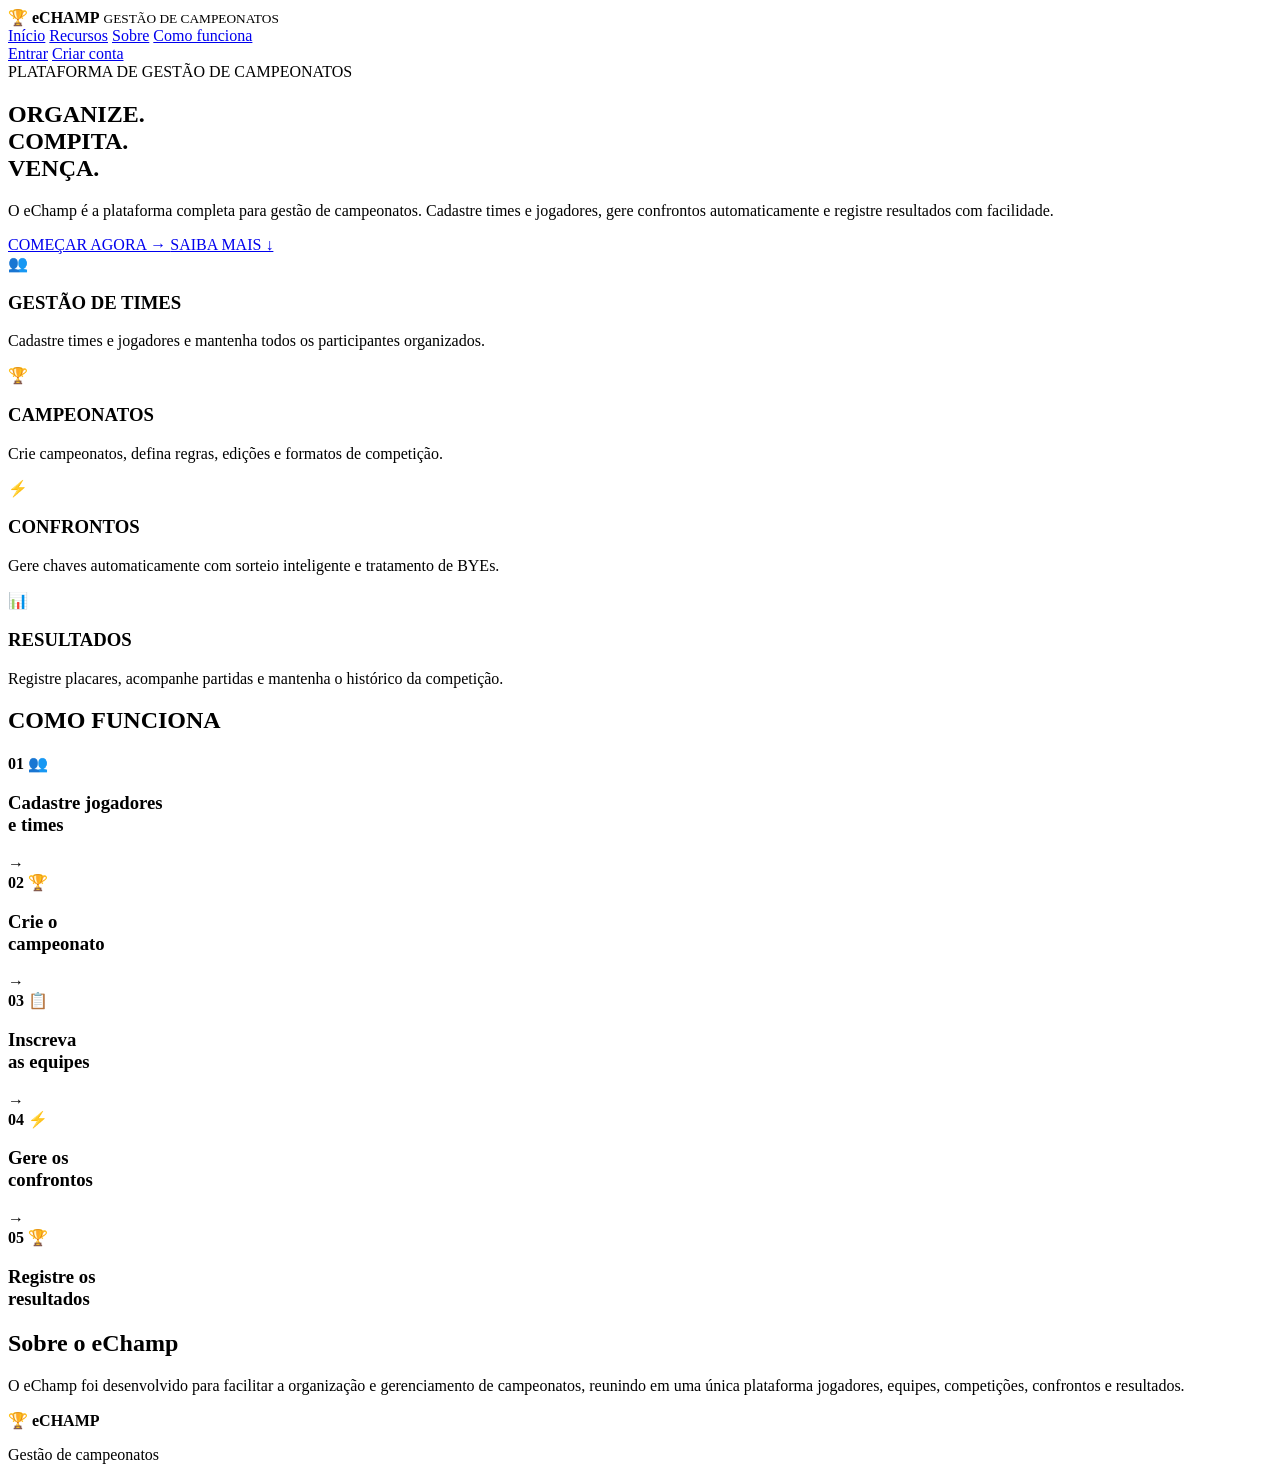
==== index.html @ 00afbabf "Move index.html para a raiz" ====
<!DOCTYPE html>
<html lang="pt-BR">
<head>
    <meta charset="UTF-8">
    <meta name="viewport" content="width=device-width, initial-scale=1.0">

    <title>eChamp | Gestão de Campeonatos</title>

    <link rel="stylesheet" href="style.css">
</head>

<body>

    <!-- MENU -->
    <header class="header">
        <div class="logo">
            🏆 <strong>e<span>CHAMP</span></strong>
            <small>GESTÃO DE CAMPEONATOS</small>
        </div>

        <nav>
            <a href="#inicio" class="active">Início</a>
            <a href="#recursos">Recursos</a>
            <a href="sobre.html" target="_blank">Sobre</a>
            <a href="#como-funciona">Como funciona</a>
        </nav>

        <div class="menu-buttons">
            <a href="#" class="btn-login">Entrar</a>
            <a href="#" class="btn-primary">Criar conta</a>
        </div>

    </header>


    <!-- HERO -->
    <main>

        <section class="hero" id="inicio">

            <div class="hero-content">

                <span class="subtitle">
                    PLATAFORMA DE GESTÃO DE CAMPEONATOS
                </span>

                <h1>
                    ORGANIZE.<br>
                    COMPITA.<br>
                    <span>VENÇA.</span>
                </h1>

                <p>
                    O eChamp é a plataforma completa para gestão de
                    campeonatos. Cadastre times e jogadores, gere
                    confrontos automaticamente e registre resultados
                    com facilidade.
                </p>

                <div class="hero-buttons">

                    <a href="#" class="btn-primary big">
                        COMEÇAR AGORA →
                    </a>

                    <a href="#recursos" class="btn-outline">
                        SAIBA MAIS ↓
                    </a>

                </div>

            </div>

        </section>


        <!-- RECURSOS -->
        <section class="resources" id="recursos">

            <div class="card">

                <div class="icon">👥</div>

                <h3>GESTÃO DE TIMES</h3>

                <p>
                    Cadastre times e jogadores e mantenha
                    todos os participantes organizados.
                </p>

            </div>


            <div class="card">

                <div class="icon">🏆</div>

                <h3>CAMPEONATOS</h3>

                <p>
                    Crie campeonatos, defina regras,
                    edições e formatos de competição.
                </p>

            </div>


            <div class="card">

                <div class="icon">⚡</div>

                <h3>CONFRONTOS</h3>

                <p>
                    Gere chaves automaticamente com
                    sorteio inteligente e tratamento de BYEs.
                </p>

            </div>


            <div class="card">

                <div class="icon">📊</div>

                <h3>RESULTADOS</h3>

                <p>
                    Registre placares, acompanhe partidas
                    e mantenha o histórico da competição.
                </p>

            </div>

        </section>


        <!-- COMO FUNCIONA -->
        <section class="how" id="como-funciona">

            <h2>COMO FUNCIONA</h2>

            <div class="line"></div>

            <div class="steps">

                <div class="step">
                    <strong>01</strong>
                    <span>👥</span>
                    <h3>Cadastre jogadores<br>e times</h3>
                </div>

                <div class="arrow">→</div>

                <div class="step">
                    <strong>02</strong>
                    <span>🏆</span>
                    <h3>Crie o<br>campeonato</h3>
                </div>

                <div class="arrow">→</div>

                <div class="step">
                    <strong>03</strong>
                    <span>📋</span>
                    <h3>Inscreva<br>as equipes</h3>
                </div>

                <div class="arrow">→</div>

                <div class="step">
                    <strong>04</strong>
                    <span>⚡</span>
                    <h3>Gere os<br>confrontos</h3>
                </div>

                <div class="arrow">→</div>

                <div class="step">
                    <strong>05</strong>
                    <span>🏆</span>
                    <h3>Registre os<br>resultados</h3>
                </div>

            </div>

        </section>


        <!-- SOBRE -->
        <section class="about" id="sobre">

            <h2>Sobre o <span>eChamp</span></h2>

            <p>
                O eChamp foi desenvolvido para facilitar a organização
                e gerenciamento de campeonatos, reunindo em uma única
                plataforma jogadores, equipes, competições, confrontos
                e resultados.
            </p>

        </section>

    </main>


    <!-- FOOTER -->
    <footer>

        <strong>🏆 eCHAMP</strong>

        <p>
            Gestão de campeonatos
        </p>

    </footer>


    <script src="script.js"></script>
    
</body>
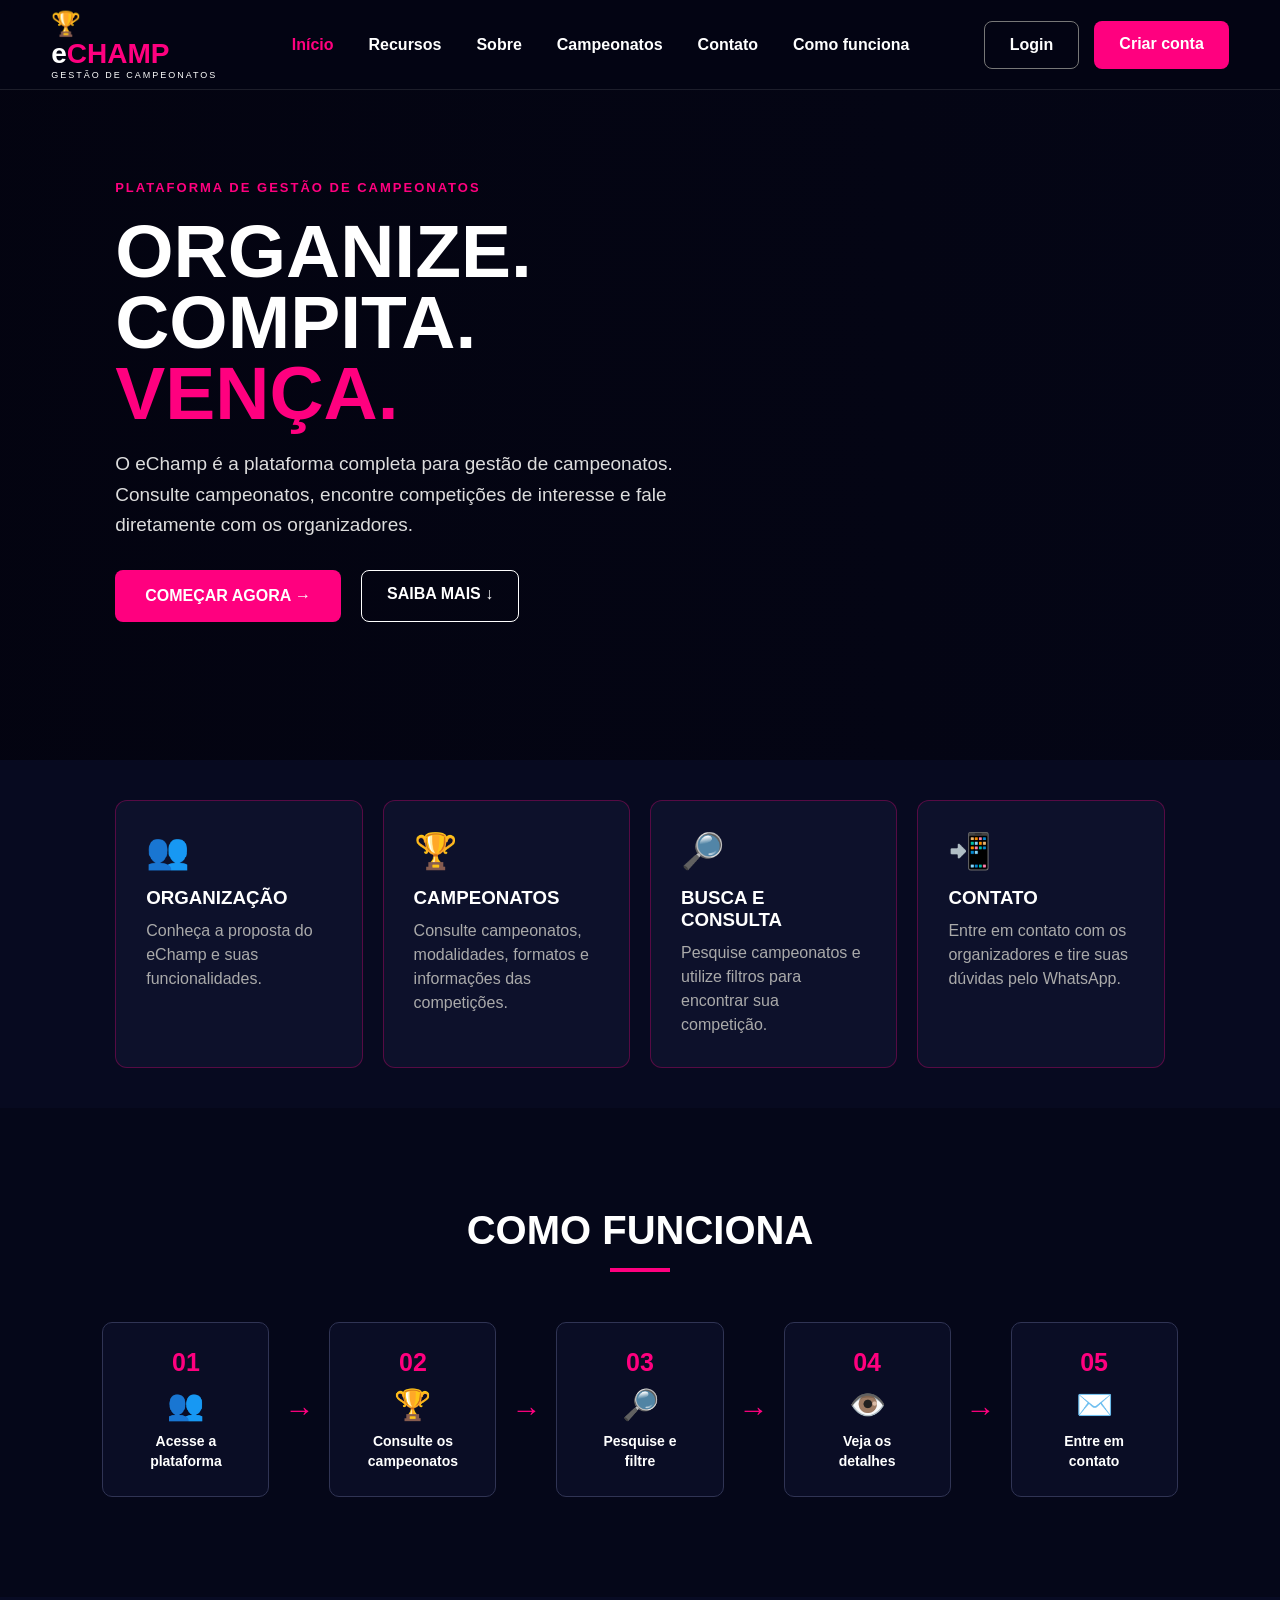
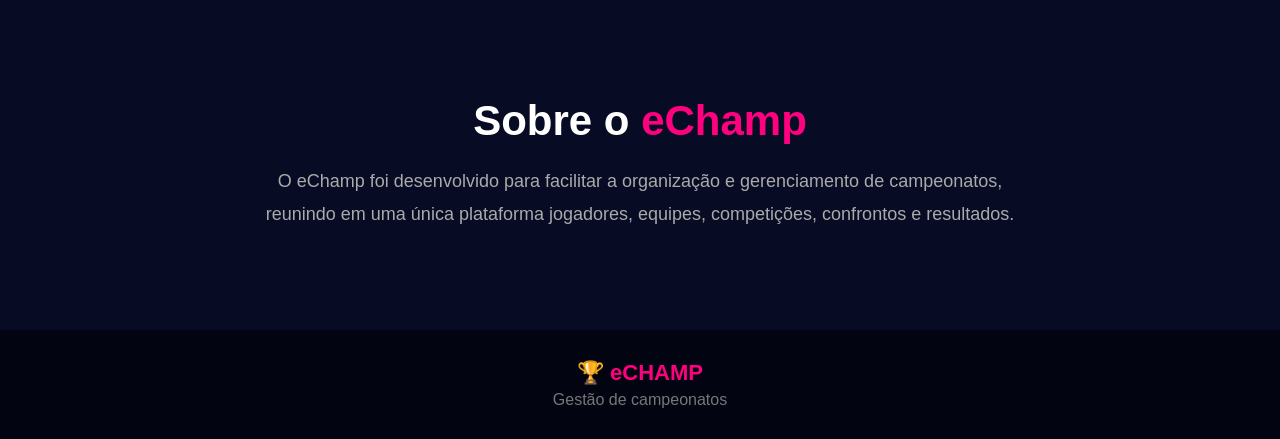
==== commit 88c2b95c: "Add files via upload" ====
--- a/index.html
+++ b/index.html
@@ -1,222 +1,203 @@
-<!DOCTYPE html>
-<html lang="pt-BR">
-<head>
-    <meta charset="UTF-8">
-    <meta name="viewport" content="width=device-width, initial-scale=1.0">
-
-    <title>eChamp | Gestão de Campeonatos</title>
-
-    <link rel="stylesheet" href="style.css">
-</head>
-
-<body>
-
-    <!-- MENU -->
-    <header class="header">
-        <div class="logo">
-            🏆 <strong>e<span>CHAMP</span></strong>
-            <small>GESTÃO DE CAMPEONATOS</small>
-        </div>
-
-        <nav>
-            <a href="#inicio" class="active">Início</a>
-            <a href="#recursos">Recursos</a>
-            <a href="sobre.html" target="_blank">Sobre</a>
-            <a href="#como-funciona">Como funciona</a>
-        </nav>
-
-        <div class="menu-buttons">
-            <a href="#" class="btn-login">Entrar</a>
-            <a href="#" class="btn-primary">Criar conta</a>
-        </div>
-
-    </header>
-
-
-    <!-- HERO -->
-    <main>
-
-        <section class="hero" id="inicio">
-
-            <div class="hero-content">
-
-                <span class="subtitle">
-                    PLATAFORMA DE GESTÃO DE CAMPEONATOS
-                </span>
-
-                <h1>
-                    ORGANIZE.<br>
-                    COMPITA.<br>
-                    <span>VENÇA.</span>
-                </h1>
-
-                <p>
-                    O eChamp é a plataforma completa para gestão de
-                    campeonatos. Cadastre times e jogadores, gere
-                    confrontos automaticamente e registre resultados
-                    com facilidade.
-                </p>
-
-                <div class="hero-buttons">
-
-                    <a href="#" class="btn-primary big">
-                        COMEÇAR AGORA →
-                    </a>
-
-                    <a href="#recursos" class="btn-outline">
-                        SAIBA MAIS ↓
-                    </a>
-
-                </div>
-
-            </div>
-
-        </section>
-
-
-        <!-- RECURSOS -->
-        <section class="resources" id="recursos">
-
-            <div class="card">
-
-                <div class="icon">👥</div>
-
-                <h3>GESTÃO DE TIMES</h3>
-
-                <p>
-                    Cadastre times e jogadores e mantenha
-                    todos os participantes organizados.
-                </p>
-
-            </div>
-
-
-            <div class="card">
-
-                <div class="icon">🏆</div>
-
-                <h3>CAMPEONATOS</h3>
-
-                <p>
-                    Crie campeonatos, defina regras,
-                    edições e formatos de competição.
-                </p>
-
-            </div>
-
-
-            <div class="card">
-
-                <div class="icon">⚡</div>
-
-                <h3>CONFRONTOS</h3>
-
-                <p>
-                    Gere chaves automaticamente com
-                    sorteio inteligente e tratamento de BYEs.
-                </p>
-
-            </div>
-
-
-            <div class="card">
-
-                <div class="icon">📊</div>
-
-                <h3>RESULTADOS</h3>
-
-                <p>
-                    Registre placares, acompanhe partidas
-                    e mantenha o histórico da competição.
-                </p>
-
-            </div>
-
-        </section>
-
-
-        <!-- COMO FUNCIONA -->
-        <section class="how" id="como-funciona">
-
-            <h2>COMO FUNCIONA</h2>
-
-            <div class="line"></div>
-
-            <div class="steps">
-
-                <div class="step">
-                    <strong>01</strong>
-                    <span>👥</span>
-                    <h3>Cadastre jogadores<br>e times</h3>
-                </div>
-
-                <div class="arrow">→</div>
-
-                <div class="step">
-                    <strong>02</strong>
-                    <span>🏆</span>
-                    <h3>Crie o<br>campeonato</h3>
-                </div>
-
-                <div class="arrow">→</div>
-
-                <div class="step">
-                    <strong>03</strong>
-                    <span>📋</span>
-                    <h3>Inscreva<br>as equipes</h3>
-                </div>
-
-                <div class="arrow">→</div>
-
-                <div class="step">
-                    <strong>04</strong>
-                    <span>⚡</span>
-                    <h3>Gere os<br>confrontos</h3>
-                </div>
-
-                <div class="arrow">→</div>
-
-                <div class="step">
-                    <strong>05</strong>
-                    <span>🏆</span>
-                    <h3>Registre os<br>resultados</h3>
-                </div>
-
-            </div>
-
-        </section>
-
-
-        <!-- SOBRE -->
-        <section class="about" id="sobre">
-
-            <h2>Sobre o <span>eChamp</span></h2>
-
-            <p>
-                O eChamp foi desenvolvido para facilitar a organização
-                e gerenciamento de campeonatos, reunindo em uma única
-                plataforma jogadores, equipes, competições, confrontos
-                e resultados.
-            </p>
-
-        </section>
-
-    </main>
-
-
-    <!-- FOOTER -->
-    <footer>
-
-        <strong>🏆 eCHAMP</strong>
-
-        <p>
-            Gestão de campeonatos
-        </p>
-
-    </footer>
-
-
-    <script src="script.js"></script>
-    
-</body>
-    
+<!DOCTYPE html>
+<html lang="pt-BR">
+<head>
+    <meta charset="UTF-8">
+    <meta name="viewport" content="width=device-width, initial-scale=1.0">
+
+    <title>eChamp | Gestão de Campeonatos</title>
+
+    <link rel="stylesheet" href="style.css">
+</head>
+
+<body>
+
+    <!-- MENU -->
+    <header class="header">
+        <div class="logo">
+            🏆 <strong>e<span>CHAMP</span></strong>
+            <small>GESTÃO DE CAMPEONATOS</small>
+        </div>
+
+        <nav>
+            <a href="#inicio" class="active">Início</a>
+            <a href="#recursos">Recursos</a>
+            <a href="sobre.html">Sobre</a>
+            <a href="campeonatos.html">Campeonatos</a>
+            <a href="contato.html">Contato</a>
+            <a href="#como-funciona">Como funciona</a>
+        </nav>
+
+        <div class="menu-buttons">
+            <a href="login.html" class="btn-login">Login</a>
+            <a href="cadastro.html" class="btn-primary">Criar conta</a>
+        </div>
+
+    </header>
+
+
+    <!-- HERO -->
+    <main>
+
+        <section class="hero" id="inicio">
+
+            <div class="hero-content">
+
+                <span class="subtitle">
+                    PLATAFORMA DE GESTÃO DE CAMPEONATOS
+                </span>
+
+                <h1>
+                    ORGANIZE.<br>
+                    COMPITA.<br>
+                    <span>VENÇA.</span>
+                </h1>
+
+                <p>
+                    O eChamp é a plataforma completa para gestão de
+                    campeonatos. Consulte campeonatos, encontre competições de interesse e fale diretamente com os organizadores.
+                </p>
+
+                <div class="hero-buttons">
+
+                    <a href="login.html" class="btn-primary big">
+                        COMEÇAR AGORA →
+                    </a>
+
+                    <a href="#recursos" class="btn-outline">
+                        SAIBA MAIS ↓
+                    </a>
+
+                </div>
+
+            </div>
+
+        </section>
+
+
+        <!-- RECURSOS -->
+        <section class="resources" id="recursos">
+
+            <div class="card">
+                <div class="icon">👥</div>
+                <h3>ORGANIZAÇÃO</h3>
+                <p>
+                    Conheça a proposta do eChamp e suas
+                    funcionalidades.
+                </p>
+            </div>
+
+            <div class="card">
+                <div class="icon">🏆</div>
+                <h3>CAMPEONATOS</h3>
+                <p>
+                    Consulte campeonatos, modalidades,
+                    formatos e informações das competições.
+                </p>
+            </div>
+
+            <div class="card">
+                <div class="icon">🔎</div>
+                <h3>BUSCA E CONSULTA</h3>
+                <p>
+                    Pesquise campeonatos e utilize filtros
+                    para encontrar sua competição.
+                </p>
+            </div>
+
+            <div class="card">
+                <div class="icon">📲</div>
+                <h3>CONTATO</h3>
+                <p>
+                    Entre em contato com os organizadores
+                    e tire suas dúvidas pelo WhatsApp.
+                </p>
+            </div>
+
+        </section>
+
+
+        <!-- COMO FUNCIONA -->
+        <section class="how" id="como-funciona">
+
+            <h2>COMO FUNCIONA</h2>
+
+            <div class="line"></div>
+
+            <div class="steps">
+
+                <div class="step">
+                    <strong>01</strong>
+                    <span>👥</span>
+                    <h3>Acesse a<br>plataforma</h3>
+                </div>
+
+                <div class="arrow">→</div>
+
+                <div class="step">
+                    <strong>02</strong>
+                    <span>🏆</span>
+                    <h3>Consulte os<br>campeonatos</h3>
+                </div>
+
+                <div class="arrow">→</div>
+
+                <div class="step">
+                    <strong>03</strong>
+                    <span>🔎</span>
+                    <h3>Pesquise e<br>filtre</h3>
+                </div>
+
+                <div class="arrow">→</div>
+
+                <div class="step">
+                    <strong>04</strong>
+                    <span>👁️</span>
+                    <h3>Veja os<br>detalhes</h3>
+                </div>
+
+                <div class="arrow">→</div>
+
+                <div class="step">
+                    <strong>05</strong>
+                    <span>✉️</span>
+                    <h3>Entre em<br>contato</h3>
+                </div>
+
+            </div>
+
+        </section>
+
+
+        <!-- SOBRE -->
+        <section class="about" id="sobre">
+
+            <h2>Sobre o <span>eChamp</span></h2>
+
+            <p>
+                O eChamp foi desenvolvido para facilitar a organização
+                e gerenciamento de campeonatos, reunindo em uma única
+                plataforma jogadores, equipes, competições, confrontos
+                e resultados.
+            </p>
+
+        </section>
+
+    </main>
+
+
+    <!-- FOOTER -->
+    <footer>
+
+        <strong>🏆 eCHAMP</strong>
+
+        <p>
+            Gestão de campeonatos
+        </p>
+
+    </footer>
+
+
+    <script src="script.js"></script>
+    
+</body>
+    
--- a/style.css
+++ b/style.css
@@ -0,0 +1,593 @@
+* {
+    margin: 0;
+    padding: 0;
+    box-sizing: border-box;
+}
+
+html {
+    scroll-behavior: smooth;
+}
+
+body {
+    font-family: Arial, Helvetica, sans-serif;
+    background: #050719;
+    color: white;
+}
+
+
+/* =========================
+   HEADER
+========================= */
+
+.header {
+    position: fixed;
+    top: 0;
+    left: 0;
+    width: 100%;
+
+    height: 90px;
+
+    display: flex;
+    align-items: center;
+    justify-content: space-between;
+
+    padding: 0 4%;
+
+    background: rgba(4, 5, 20, 0.88);
+
+    border-bottom: 1px solid rgba(255, 255, 255, 0.1);
+
+    backdrop-filter: blur(10px);
+
+    z-index: 1000;
+}
+
+
+/* LOGO */
+
+.logo {
+    display: flex;
+    flex-direction: column;
+
+    font-size: 24px;
+}
+
+.logo strong {
+    font-size: 28px;
+}
+
+.logo span {
+    color: #ff007f;
+}
+
+.logo small {
+    font-size: 9px;
+    letter-spacing: 2px;
+}
+
+
+/* MENU */
+
+nav {
+    display: flex;
+    gap: 35px;
+}
+
+nav a {
+    color: white;
+    text-decoration: none;
+
+    font-weight: bold;
+
+    transition: 0.3s;
+}
+
+nav a:hover,
+nav .active {
+    color: #ff007f;
+}
+
+
+/* BOTÕES */
+
+.menu-buttons {
+    display: flex;
+    gap: 15px;
+}
+
+.btn-login,
+.btn-primary,
+.btn-outline {
+    text-decoration: none;
+
+    padding: 14px 25px;
+
+    border-radius: 8px;
+
+    font-weight: bold;
+
+    transition: 0.3s;
+}
+
+.btn-login {
+    border: 1px solid #777;
+    color: white;
+}
+
+.btn-primary {
+    background: #ff007f;
+    color: white;
+}
+
+.btn-primary:hover {
+    transform: translateY(-3px);
+    box-shadow: 0 10px 30px rgba(255, 0, 127, 0.4);
+}
+
+.btn-login:hover {
+    border-color: #ff007f;
+    color: #ff007f;
+}
+
+
+/* =========================
+   HERO
+========================= */
+
+.hero {
+
+    min-height: 760px;
+
+    display: flex;
+    align-items: center;
+
+    padding: 140px 9% 100px;
+
+    background-image:
+        linear-gradient(
+            90deg,
+            rgba(3, 3, 15, 0.85),
+            rgba(3, 3, 15, 0.35)
+        ),
+        url("fundo.png");
+
+    background-size: cover;
+
+    background-position: center;
+
+    background-repeat: no-repeat;
+}
+
+
+.hero-content {
+    max-width: 600px;
+}
+
+
+.subtitle {
+    color: #ff007f;
+
+    font-weight: bold;
+
+    letter-spacing: 2px;
+
+    font-size: 13px;
+}
+
+
+.hero h1 {
+
+    font-size: 75px;
+
+    line-height: 0.95;
+
+    margin: 20px 0;
+
+    font-weight: 900;
+}
+
+
+.hero h1 span {
+    color: #ff007f;
+}
+
+
+.hero p {
+
+    font-size: 19px;
+
+    line-height: 1.6;
+
+    color: #ddd;
+
+    margin-bottom: 30px;
+}
+
+
+.hero-buttons {
+
+    display: flex;
+
+    gap: 20px;
+}
+
+
+.big {
+    padding: 17px 30px;
+}
+
+
+.btn-outline {
+
+    border: 1px solid white;
+
+    color: white;
+
+    display: inline-block;
+}
+
+
+.btn-outline:hover {
+
+    background: white;
+
+    color: #050719;
+}
+
+
+/* =========================
+   RECURSOS
+========================= */
+
+.resources {
+
+    display: grid;
+
+    grid-template-columns: repeat(4, 1fr);
+
+    gap: 20px;
+
+    padding: 40px 9%;
+
+    background: #070a20;
+}
+
+
+.card {
+
+    padding: 30px;
+
+    background: rgba(15, 18, 45, 0.9);
+
+    border: 1px solid rgba(255, 0, 127, 0.3);
+
+    border-radius: 12px;
+
+    transition: 0.3s;
+}
+
+
+.card:hover {
+
+    transform: translateY(-8px);
+
+    border-color: #ff007f;
+}
+
+
+.icon {
+
+    font-size: 35px;
+
+    margin-bottom: 15px;
+}
+
+
+.card h3 {
+
+    color: white;
+
+    margin-bottom: 10px;
+}
+
+
+.card p {
+
+    color: #aaa;
+
+    line-height: 1.5;
+}
+
+
+/* =========================
+   COMO FUNCIONA
+========================= */
+
+.how {
+
+    padding: 100px 8%;
+
+    text-align: center;
+
+    background: #050719;
+}
+
+
+.how h2 {
+
+    font-size: 40px;
+}
+
+
+.line {
+
+    width: 60px;
+
+    height: 4px;
+
+    background: #ff007f;
+
+    margin: 15px auto 50px;
+}
+
+
+.steps {
+
+    display: flex;
+
+    align-items: center;
+
+    justify-content: center;
+
+    gap: 15px;
+}
+
+
+.step {
+
+    width: 180px;
+
+    min-height: 170px;
+
+    padding: 25px;
+
+    border: 1px solid #303454;
+
+    border-radius: 10px;
+
+    background: #0a0d25;
+}
+
+
+.step strong {
+
+    display: block;
+
+    color: #ff007f;
+
+    font-size: 25px;
+
+    margin-bottom: 10px;
+}
+
+
+.step span {
+
+    font-size: 30px;
+
+    display: block;
+
+    margin-bottom: 10px;
+}
+
+
+.step h3 {
+
+    font-size: 14px;
+
+    line-height: 1.4;
+}
+
+
+.arrow {
+
+    font-size: 30px;
+
+    color: #ff007f;
+}
+
+
+/* =========================
+   SOBRE
+========================= */
+
+.about {
+
+    padding: 100px 20%;
+
+    text-align: center;
+
+    background: #080b24;
+}
+
+
+.about h2 {
+
+    font-size: 42px;
+
+    margin-bottom: 20px;
+}
+
+
+.about h2 span {
+
+    color: #ff007f;
+}
+
+
+.about p {
+
+    color: #aaa;
+
+    font-size: 18px;
+
+    line-height: 1.8;
+}
+
+
+/* =========================
+   FOOTER
+========================= */
+
+footer {
+
+    padding: 30px 8%;
+
+    background: #030412;
+
+    text-align: center;
+}
+
+
+footer strong {
+
+    color: #ff007f;
+
+    font-size: 22px;
+}
+
+
+footer p {
+
+    color: #777;
+
+    margin-top: 5px;
+}
+
+
+/* =========================
+   RESPONSIVO
+========================= */
+
+@media (max-width: 1000px) {
+
+    .header {
+        height: auto;
+        min-height: 90px;
+        padding: 16px 4%;
+        gap: 16px;
+        flex-wrap: wrap;
+    }
+
+    nav {
+        display: flex;
+        flex: 1 1 100%;
+        justify-content: center;
+        flex-wrap: wrap;
+        gap: 14px 22px;
+        order: 3;
+    }
+
+    .menu-buttons { margin-left: auto; }
+
+    .resources {
+
+        grid-template-columns: repeat(2, 1fr);
+
+    }
+
+    .steps {
+
+        flex-wrap: wrap;
+
+    }
+
+    .arrow {
+
+        display: none;
+
+    }
+
+}
+
+
+@media (max-width: 600px) {
+
+    .header {
+        height: auto;
+        min-height: 70px;
+        padding: 14px 6%;
+        gap: 12px;
+    }
+
+    .logo strong { font-size: 23px; }
+    .logo small { font-size: 8px; letter-spacing: 1px; }
+
+    nav {
+        width: 100%;
+        gap: 12px 16px;
+        font-size: 14px;
+    }
+
+    .menu-buttons { gap: 8px; }
+    .menu-buttons .btn-primary { padding: 11px 14px; font-size: 13px; }
+
+    .menu-buttons .btn-login {
+
+        display: none;
+
+    }
+
+    .hero {
+
+        padding: 120px 7% 70px;
+
+        min-height: 700px;
+
+    }
+
+    .hero h1 {
+
+        font-size: 50px;
+
+    }
+
+    .hero p {
+
+        font-size: 16px;
+
+    }
+
+    .hero-buttons {
+
+        flex-direction: column;
+
+    }
+
+    .resources {
+
+        grid-template-columns: 1fr;
+
+        padding: 30px 7%;
+
+    }
+
+    .about {
+
+        padding: 70px 8%;
+
+    }
+.botao-sobre {
+    display: inline-block;
+    padding: 10px 20px;
+    background-color: #5b4bdb;
+    color: white;
+    text-decoration: none;
+    border-radius: 8px;
+    font-weight: bold;
+}
+
+.botao-sobre:hover {
+    opacity: 0.85;
+}
+}
